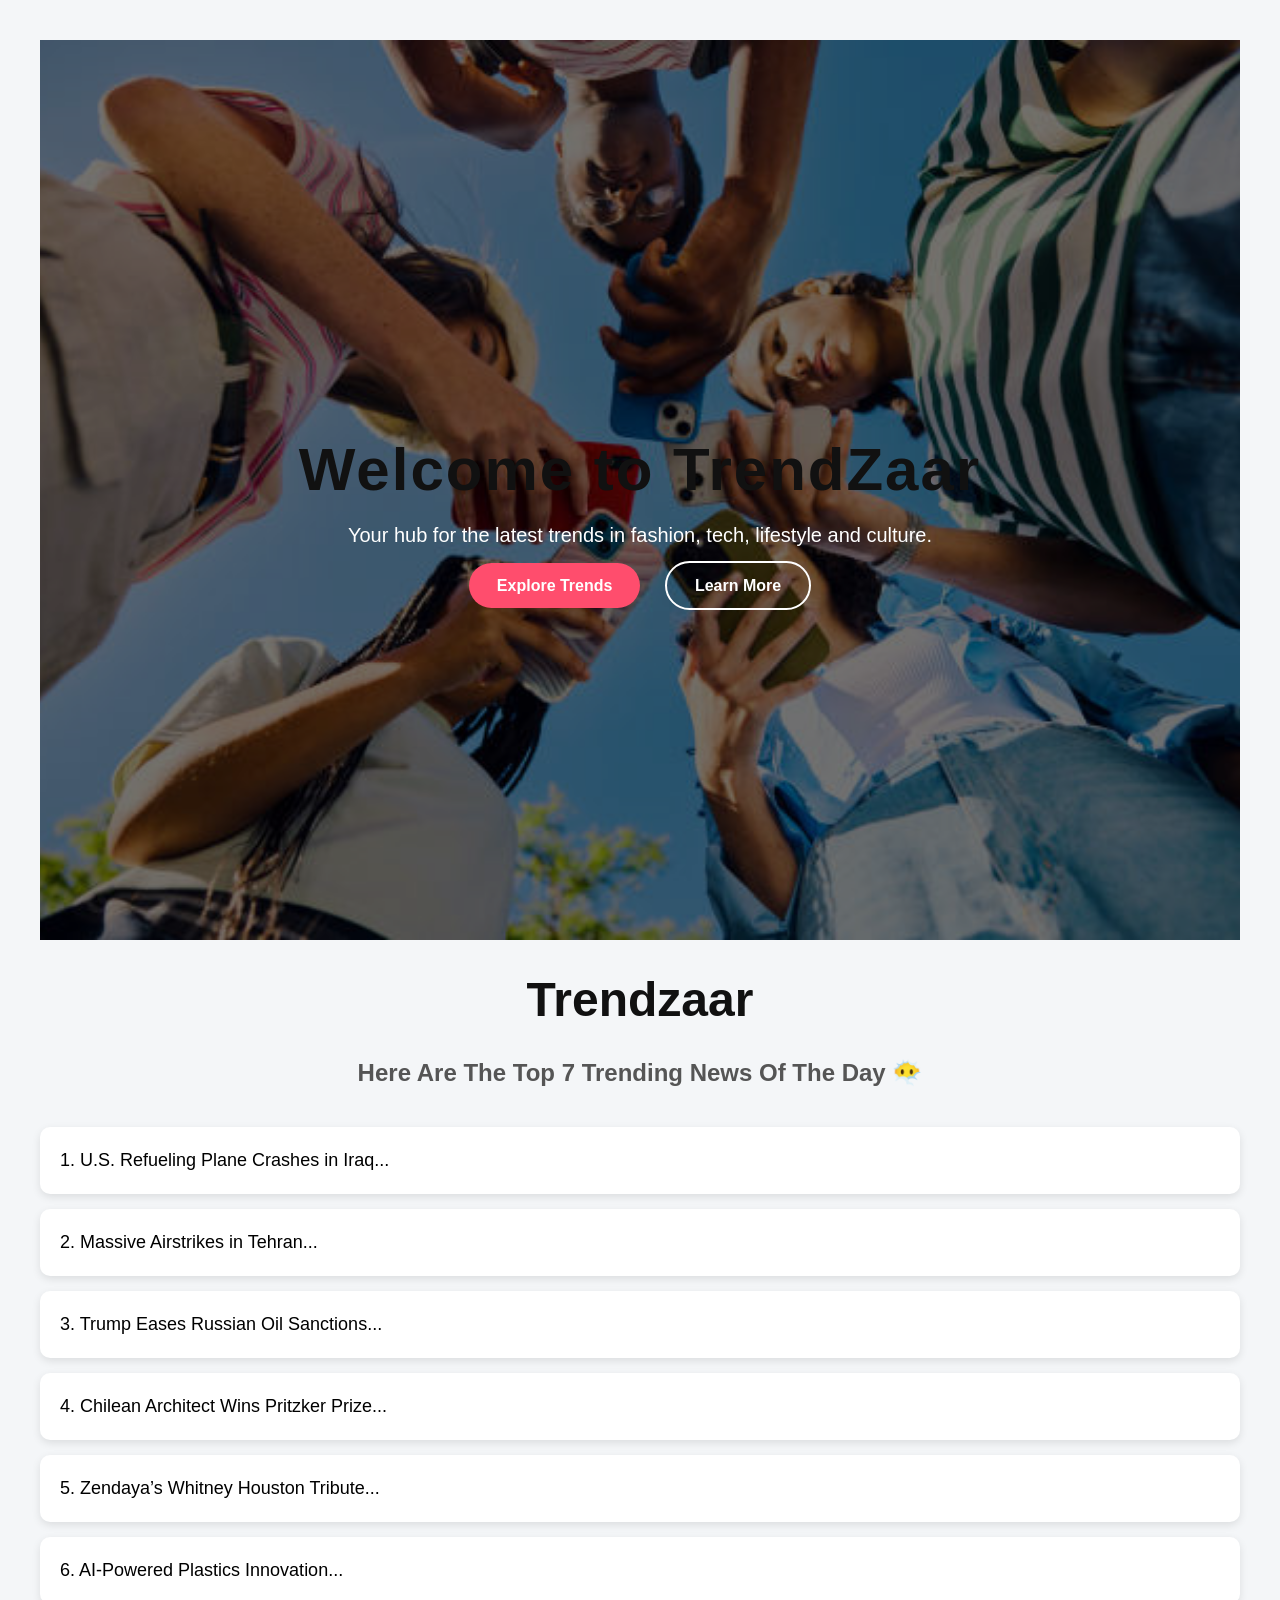
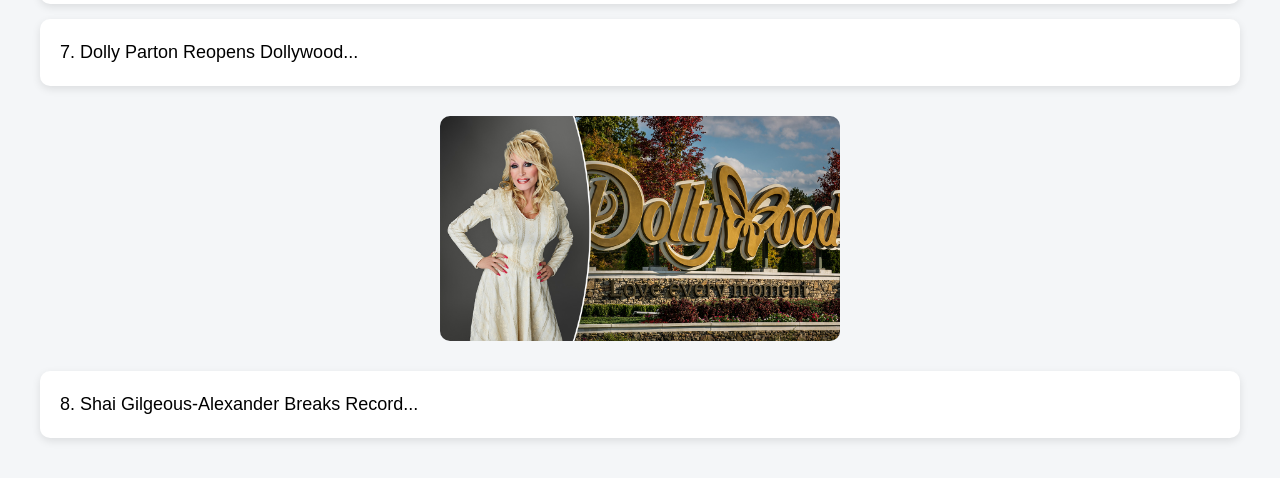
==== trendzaar.html @ 9eba20ae "trendzaar" ====
<!doctype html>
<html lang="en">
  <head>
    <title>Trendzaar</title>
    <link rel="stylesheet" href="trendzaar.css" />
  </head>

  <body>
    <!-- Welcome Tab -->
    <section class="welcome-tab">
      <div class="welcome-overlay">
        <div class="welcome-content">
          <h1>Welcome to TrendZaar</h1>
          <p>
            Your hub for the latest trends in fashion, tech, lifestyle and
            culture.
          </p>

          <div class="welcome-buttons">
            <a href="#explore" class="btn-primary">Explore Trends</a>
            <a href="#about" class="btn-secondary">Learn More</a>
          </div>
        </div>
      </div>
    </section>

    <h1>Trendzaar</h1>
    <h2>Here Are The Top 7 Trending News Of The Day 😶‍🌫️</h2>

    <ul>
      <li>1. U.S. Refueling Plane Crashes in Iraq...</li>
      <li>2. Massive Airstrikes in Tehran...</li>
      <li>3. Trump Eases Russian Oil Sanctions...</li>
      <li>4. Chilean Architect Wins Pritzker Prize...</li>
      <li>5. Zendaya’s Whitney Houston Tribute...</li>
      <li>6. AI-Powered Plastics Innovation...</li>
      <li>7. Dolly Parton Reopens Dollywood...</li>
      <img src="images/dollywood.jpg" alt="Dollywood" />

      <li>8. Shai Gilgeous-Alexander Breaks Record...</li>
    </ul>
  </body>
</html>
---- trendzaar.css ----
/* Page background */
body{
    font-family: Arial, Helvetica, sans-serif;
    background-color:#f4f6f8;
    margin:40px;
}

/* Main title */
h1{
    text-align:center;
    color:#111;
    font-size:48px;
}

/* Subtitle */
h2{
    text-align:center;
    color:#555;
    margin-bottom:40px;
}

/* Remove bullet points */
ul{
    list-style:none;
    padding:0;
}

/* News cards */
li{
    background:white;
    padding:20px;
    margin-bottom:15px;
    border-radius:10px;
    box-shadow:0 3px 8px rgba(0,0,0,0.1);
    font-size:18px;
    line-height:1.5;
    transition:0.3s;
}

/* Hover effect */
li:hover{
    transform:scale(1.02);
    background:#f0f7ff;
}

/* Image styling */
img{
    display:block;
    margin:30px auto;
    width:400px;
    border-radius:10px;
}
/* Welcome Tab */

.welcome-tab{
    height:100vh;
    background-image:url("images/shai.jpg");
    background-size:cover;
    background-position:center;
    display:flex;
    align-items:center;
    justify-content:center;
}

/* Dark overlay */

.welcome-overlay{
    width:100%;
    height:100%;
    background:rgba(0,0,0,0.55);
    display:flex;
    align-items:center;
    justify-content:center;
    text-align:center;
}

/* Text content */

.welcome-content{
    color:white;
    max-width:700px;
    padding:20px;
}

.welcome-content h1{
    font-size:60px;
    margin-bottom:15px;
    letter-spacing:2px;
}

.welcome-content p{
    font-size:20px;
    margin-bottom:30px;
}

/* Buttons */

.welcome-buttons a{
    text-decoration:none;
    padding:14px 28px;
    margin:10px;
    border-radius:30px;
    font-weight:bold;
    transition:0.3s;
}

.btn-primary{
    background:#ff4d6d;
    color:white;
}

.btn-primary:hover{
    background:#ff1e4d;
}

.btn-secondary{
    border:2px solid white;
    color:white;
}

.btn-secondary:hover{
    background:white;
    color:black;
}
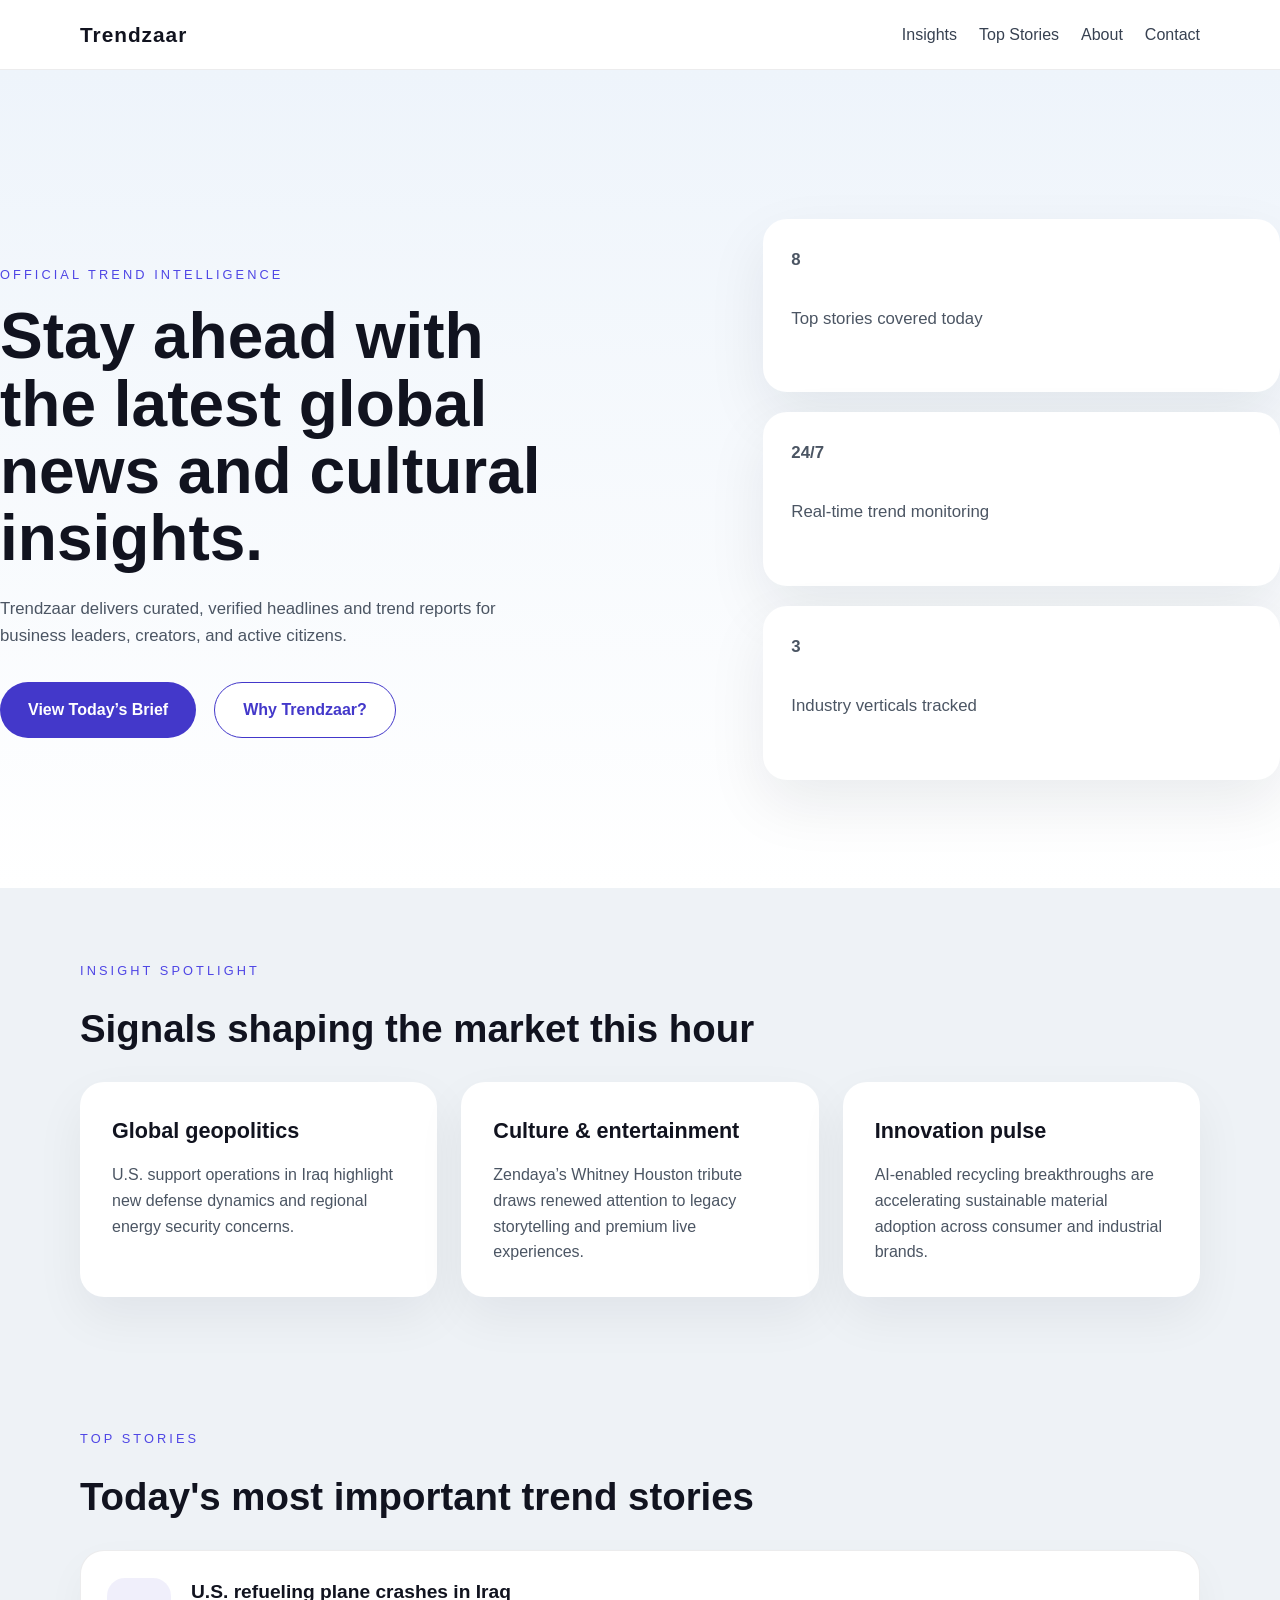
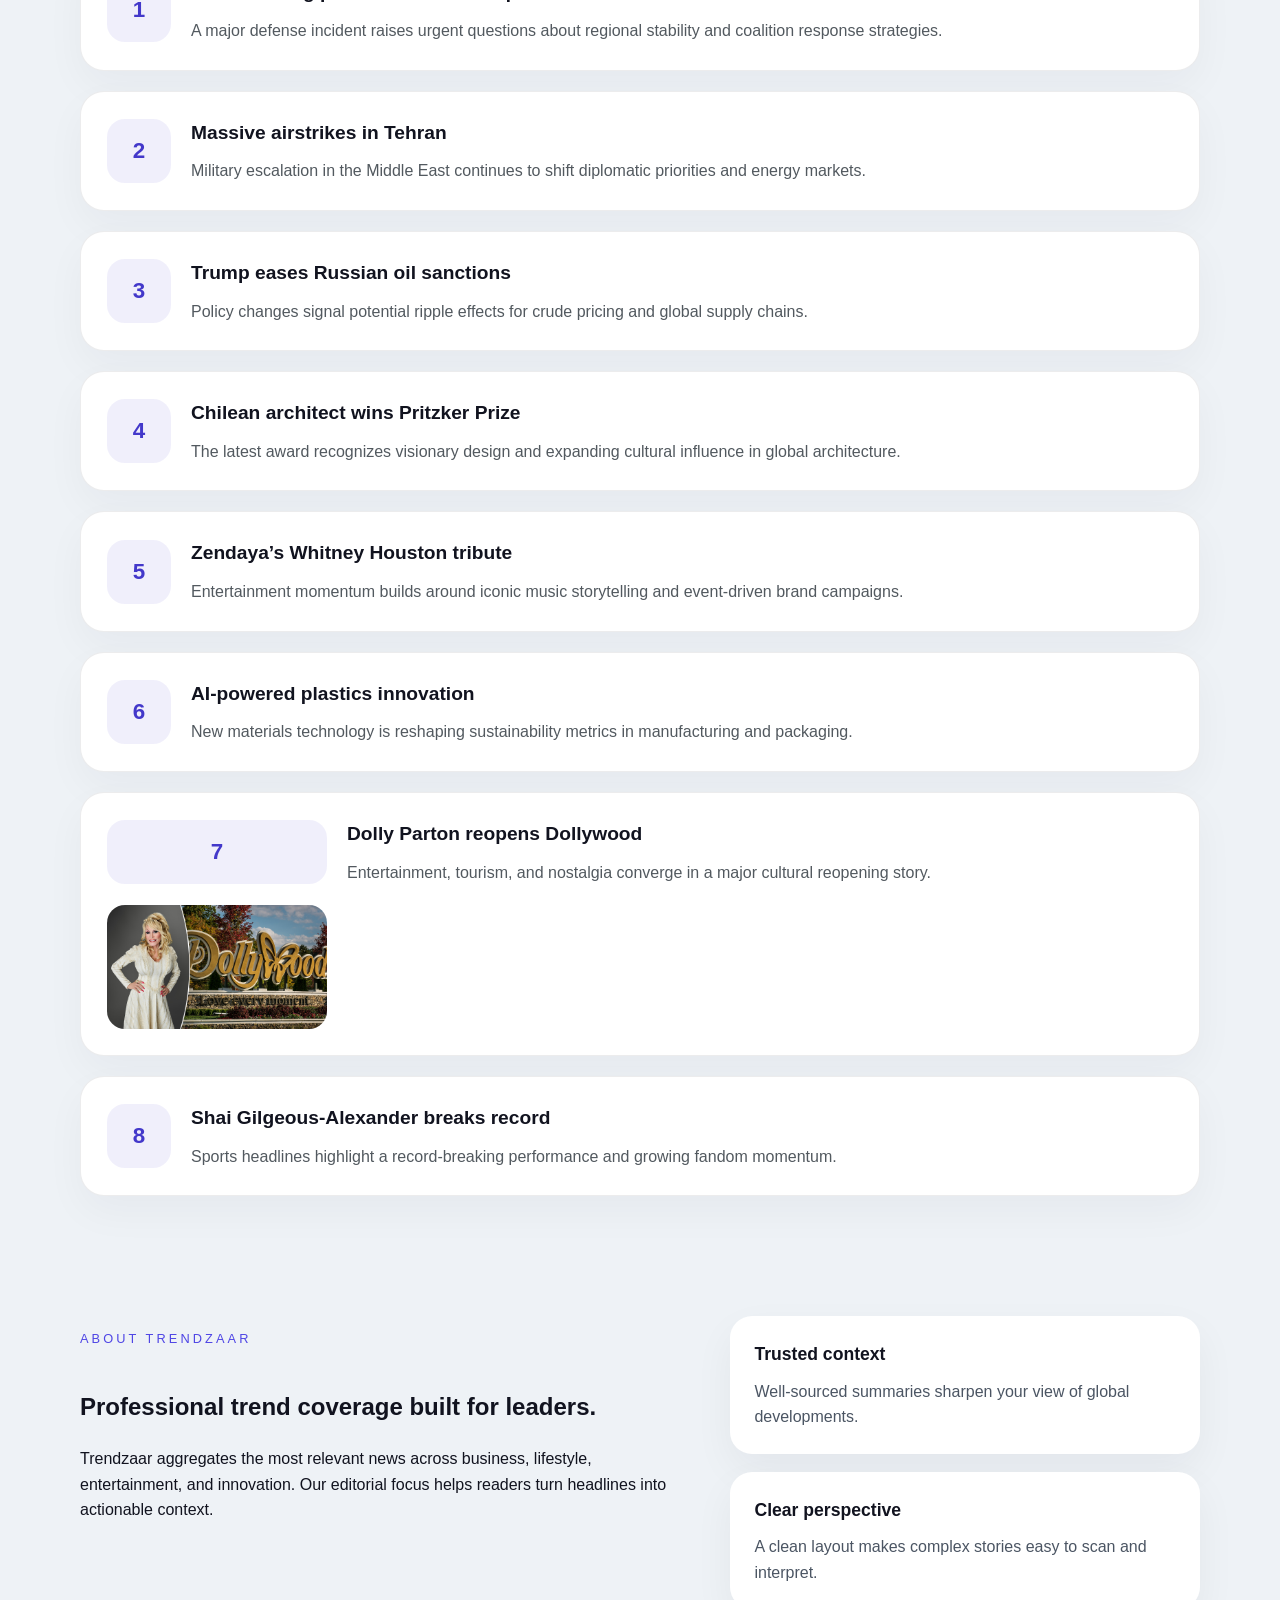
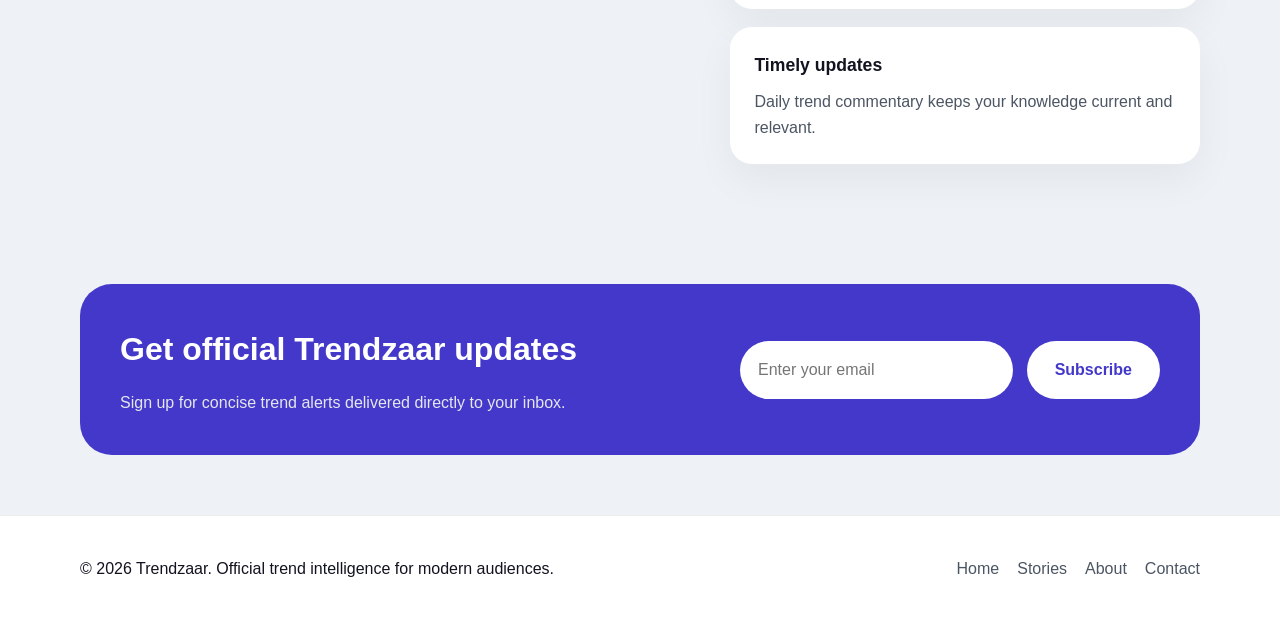
==== commit 1b647424: "added navigation" ====
--- a/trendzaar.html
+++ b/trendzaar.html
@@ -1,43 +1,191 @@
 <!doctype html>
 <html lang="en">
   <head>
-    <title>Trendzaar</title>
+    <meta charset="UTF-8" />
+    <meta name="viewport" content="width=device-width, initial-scale=1.0" />
+    <title>Trendzaar | Official Trend Intelligence</title>
     <link rel="stylesheet" href="trendzaar.css" />
   </head>
 
   <body>
-    <!-- Welcome Tab -->
-    <section class="welcome-tab">
-      <div class="welcome-overlay">
-        <div class="welcome-content">
-          <h1>Welcome to TrendZaar</h1>
-          <p>
-            Your hub for the latest trends in fashion, tech, lifestyle and
-            culture.
-          </p>
+    <header class="site-header">
+      <div class="site-container header-inner">
+        <a class="brand" href="#home">Trendzaar</a>
+        <nav class="site-nav">
+          <a href="#insights">Insights</a>
+          <a href="#top-stories">Top Stories</a>
+          <a href="#about">About</a>
+          <a href="#contact">Contact</a>
+        </nav>
+      </div>
+    </header>
 
-          <div class="welcome-buttons">
-            <a href="#explore" class="btn-primary">Explore Trends</a>
-            <a href="#about" class="btn-secondary">Learn More</a>
+    <main>
+      <section class="hero" id="home">
+        <div class="hero-content">
+          <span class="eyebrow">Official trend intelligence</span>
+          <h1>Stay ahead with the latest global news and cultural insights.</h1>
+          <p>Trendzaar delivers curated, verified headlines and trend reports for business leaders, creators, and active citizens.</p>
+          <div class="hero-actions">
+            <a href="#top-stories" class="btn-primary">View Today’s Brief</a>
+            <a href="#about" class="btn-secondary">Why Trendzaar?</a>
           </div>
         </div>
+        <div class="hero-cards">
+          <article class="metric-card">
+            <p class="metric-value">8</p>
+            <p class="metric-label">Top stories covered today</p>
+          </article>
+          <article class="metric-card">
+            <p class="metric-value">24/7</p>
+            <p class="metric-label">Real-time trend monitoring</p>
+          </article>
+          <article class="metric-card">
+            <p class="metric-value">3</p>
+            <p class="metric-label">Industry verticals tracked</p>
+          </article>
+        </div>
+      </section>
+
+      <section class="insight-grid" id="insights">
+        <div class="site-container">
+          <div class="section-header">
+            <p class="eyebrow">Insight spotlight</p>
+            <h2>Signals shaping the market this hour</h2>
+          </div>
+          <div class="grid-cards">
+            <article class="insight-card">
+              <h3>Global geopolitics</h3>
+              <p>U.S. support operations in Iraq highlight new defense dynamics and regional energy security concerns.</p>
+            </article>
+            <article class="insight-card">
+              <h3>Culture & entertainment</h3>
+              <p>Zendaya’s Whitney Houston tribute draws renewed attention to legacy storytelling and premium live experiences.</p>
+            </article>
+            <article class="insight-card">
+              <h3>Innovation pulse</h3>
+              <p>AI-enabled recycling breakthroughs are accelerating sustainable material adoption across consumer and industrial brands.</p>
+            </article>
+          </div>
+        </div>
+      </section>
+
+      <section class="story-section" id="top-stories">
+        <div class="site-container">
+          <div class="section-header">
+            <p class="eyebrow">Top stories</p>
+            <h2>Today's most important trend stories</h2>
+          </div>
+          <div class="story-list">
+            <article class="story-card">
+              <span class="story-index">1</span>
+              <div>
+                <h3>U.S. refueling plane crashes in Iraq</h3>
+                <p>A major defense incident raises urgent questions about regional stability and coalition response strategies.</p>
+              </div>
+            </article>
+            <article class="story-card">
+              <span class="story-index">2</span>
+              <div>
+                <h3>Massive airstrikes in Tehran</h3>
+                <p>Military escalation in the Middle East continues to shift diplomatic priorities and energy markets.</p>
+              </div>
+            </article>
+            <article class="story-card">
+              <span class="story-index">3</span>
+              <div>
+                <h3>Trump eases Russian oil sanctions</h3>
+                <p>Policy changes signal potential ripple effects for crude pricing and global supply chains.</p>
+              </div>
+            </article>
+            <article class="story-card">
+              <span class="story-index">4</span>
+              <div>
+                <h3>Chilean architect wins Pritzker Prize</h3>
+                <p>The latest award recognizes visionary design and expanding cultural influence in global architecture.</p>
+              </div>
+            </article>
+            <article class="story-card">
+              <span class="story-index">5</span>
+              <div>
+                <h3>Zendaya’s Whitney Houston tribute</h3>
+                <p>Entertainment momentum builds around iconic music storytelling and event-driven brand campaigns.</p>
+              </div>
+            </article>
+            <article class="story-card">
+              <span class="story-index">6</span>
+              <div>
+                <h3>AI-powered plastics innovation</h3>
+                <p>New materials technology is reshaping sustainability metrics in manufacturing and packaging.</p>
+              </div>
+            </article>
+            <article class="story-card story-card-large">
+              <span class="story-index">7</span>
+              <div>
+                <h3>Dolly Parton reopens Dollywood</h3>
+                <p>Entertainment, tourism, and nostalgia converge in a major cultural reopening story.</p>
+              </div>
+              <img src="images/dollywood.jpg" alt="Dollywood reopening" />
+            </article>
+            <article class="story-card">
+              <span class="story-index">8</span>
+              <div>
+                <h3>Shai Gilgeous-Alexander breaks record</h3>
+                <p>Sports headlines highlight a record-breaking performance and growing fandom momentum.</p>
+              </div>
+            </article>
+          </div>
+        </div>
+      </section>
+
+      <section class="about-section" id="about">
+        <div class="site-container about-inner">
+          <div>
+            <p class="eyebrow">About Trendzaar</p>
+            <h2>Professional trend coverage built for leaders.</h2>
+            <p>Trendzaar aggregates the most relevant news across business, lifestyle, entertainment, and innovation. Our editorial focus helps readers turn headlines into actionable context.</p>
+          </div>
+          <div class="about-highlights">
+            <div>
+              <h3>Trusted context</h3>
+              <p>Well-sourced summaries sharpen your view of global developments.</p>
+            </div>
+            <div>
+              <h3>Clear perspective</h3>
+              <p>A clean layout makes complex stories easy to scan and interpret.</p>
+            </div>
+            <div>
+              <h3>Timely updates</h3>
+              <p>Daily trend commentary keeps your knowledge current and relevant.</p>
+            </div>
+          </div>
+        </div>
+      </section>
+
+      <section class="subscribe-section" id="contact">
+        <div class="site-container subscribe-inner">
+          <div>
+            <h2>Get official Trendzaar updates</h2>
+            <p>Sign up for concise trend alerts delivered directly to your inbox.</p>
+          </div>
+          <form class="subscribe-form">
+            <input type="email" placeholder="Enter your email" aria-label="Email address" />
+            <button type="submit" class="btn-primary">Subscribe</button>
+          </form>
+        </div>
+      </section>
+    </main>
+
+    <footer class="site-footer">
+      <div class="site-container footer-inner">
+        <p>&copy; 2026 Trendzaar. Official trend intelligence for modern audiences.</p>
+        <nav class="footer-nav">
+          <a href="#home">Home</a>
+          <a href="#top-stories">Stories</a>
+          <a href="#about">About</a>
+          <a href="#contact">Contact</a>
+        </nav>
       </div>
-    </section>
-
-    <h1>Trendzaar</h1>
-    <h2>Here Are The Top 7 Trending News Of The Day 😶‍🌫️</h2>
-
-    <ul>
-      <li>1. U.S. Refueling Plane Crashes in Iraq...</li>
-      <li>2. Massive Airstrikes in Tehran...</li>
-      <li>3. Trump Eases Russian Oil Sanctions...</li>
-      <li>4. Chilean Architect Wins Pritzker Prize...</li>
-      <li>5. Zendaya’s Whitney Houston Tribute...</li>
-      <li>6. AI-Powered Plastics Innovation...</li>
-      <li>7. Dolly Parton Reopens Dollywood...</li>
-      <img src="images/dollywood.jpg" alt="Dollywood" />
-
-      <li>8. Shai Gilgeous-Alexander Breaks Record...</li>
-    </ul>
+    </footer>
   </body>
 </html>
--- a/trendzaar.css
+++ b/trendzaar.css
@@ -1,124 +1,418 @@
-/* Page background */
-body{
-    font-family: Arial, Helvetica, sans-serif;
-    background-color:#f4f6f8;
-    margin:40px;
-}
-
-/* Main title */
-h1{
-    text-align:center;
-    color:#111;
-    font-size:48px;
-}
-
-/* Subtitle */
-h2{
-    text-align:center;
-    color:#555;
-    margin-bottom:40px;
-}
-
-/* Remove bullet points */
-ul{
-    list-style:none;
-    padding:0;
-}
-
-/* News cards */
-li{
-    background:white;
-    padding:20px;
-    margin-bottom:15px;
-    border-radius:10px;
-    box-shadow:0 3px 8px rgba(0,0,0,0.1);
-    font-size:18px;
-    line-height:1.5;
-    transition:0.3s;
-}
-
-/* Hover effect */
-li:hover{
-    transform:scale(1.02);
-    background:#f0f7ff;
-}
-
-/* Image styling */
-img{
-    display:block;
-    margin:30px auto;
-    width:400px;
-    border-radius:10px;
-}
-/* Welcome Tab */
-
-.welcome-tab{
-    height:100vh;
-    background-image:url("images/shai.jpg");
-    background-size:cover;
-    background-position:center;
-    display:flex;
-    align-items:center;
-    justify-content:center;
-}
-
-/* Dark overlay */
-
-.welcome-overlay{
-    width:100%;
-    height:100%;
-    background:rgba(0,0,0,0.55);
-    display:flex;
-    align-items:center;
-    justify-content:center;
-    text-align:center;
-}
-
-/* Text content */
-
-.welcome-content{
-    color:white;
-    max-width:700px;
-    padding:20px;
-}
-
-.welcome-content h1{
-    font-size:60px;
-    margin-bottom:15px;
-    letter-spacing:2px;
-}
-
-.welcome-content p{
-    font-size:20px;
-    margin-bottom:30px;
-}
-
-/* Buttons */
-
-.welcome-buttons a{
-    text-decoration:none;
-    padding:14px 28px;
-    margin:10px;
-    border-radius:30px;
-    font-weight:bold;
-    transition:0.3s;
-}
-
-.btn-primary{
-    background:#ff4d6d;
-    color:white;
-}
-
-.btn-primary:hover{
-    background:#ff1e4d;
-}
-
-.btn-secondary{
-    border:2px solid white;
-    color:white;
-}
-
-.btn-secondary:hover{
-    background:white;
-    color:black;
+:root {
+    color-scheme: light;
+    font-family: Inter, Arial, Helvetica, sans-serif;
+    color: #11131f;
+    background: #eef2f6;
+    line-height: 1.6;
+}
+
+* {
+    box-sizing: border-box;
+}
+
+body {
+    margin: 0;
+    min-height: 100vh;
+}
+
+img {
+    max-width: 100%;
+    display: block;
+    border-radius: 16px;
+}
+
+a {
+    color: inherit;
+    text-decoration: none;
+}
+
+button,
+input {
+    font: inherit;
+}
+
+.site-container {
+    width: min(1120px, calc(100% - 40px));
+    margin: 0 auto;
+}
+
+.site-header {
+    position: sticky;
+    top: 0;
+    z-index: 10;
+    background: rgba(255, 255, 255, 0.96);
+    border-bottom: 1px solid rgba(17, 19, 31, 0.08);
+    backdrop-filter: blur(14px);
+}
+
+.header-inner {
+    display: flex;
+    align-items: center;
+    justify-content: space-between;
+    padding: 18px 0;
+}
+
+.brand {
+    font-size: 1.3rem;
+    font-weight: 700;
+    letter-spacing: 1px;
+}
+
+.site-nav {
+    display: flex;
+    gap: 22px;
+    flex-wrap: wrap;
+}
+
+.site-nav a {
+    color: #374151;
+    transition: color 0.2s ease;
+}
+
+.site-nav a:hover {
+    color: #11131f;
+}
+
+.hero {
+    min-height: calc(100vh - 82px);
+    padding: 100px 0 60px;
+    display: grid;
+    grid-template-columns: 1.4fr 1fr;
+    align-items: center;
+    gap: 40px;
+    background: linear-gradient(180deg, #eef4fb 0%, #fff 100%);
+}
+
+.hero-content {
+    max-width: 580px;
+}
+
+.eyebrow {
+    display: inline-block;
+    text-transform: uppercase;
+    letter-spacing: 0.24em;
+    font-size: 0.8rem;
+    color: #4f46e5;
+    margin-bottom: 18px;
+}
+
+.hero h1 {
+    font-size: clamp(2.8rem, 5vw, 4.4rem);
+    margin: 0 0 24px;
+    line-height: 1.05;
+}
+
+.hero p {
+    max-width: 560px;
+    color: #4b5563;
+    font-size: 1.05rem;
+    margin-bottom: 32px;
+}
+
+.hero-actions {
+    display: flex;
+    gap: 18px;
+    flex-wrap: wrap;
+}
+
+.btn-primary,
+.btn-secondary {
+    display: inline-flex;
+    align-items: center;
+    justify-content: center;
+    border-radius: 999px;
+    padding: 14px 28px;
+    font-weight: 700;
+    transition: transform 0.2s ease, background 0.2s ease, color 0.2s ease;
+}
+
+.btn-primary {
+    background: #4338ca;
+    color: #fff;
+}
+
+.btn-primary:hover {
+    transform: translateY(-2px);
+    background: #3730a3;
+}
+
+.btn-secondary {
+    border: 1px solid #4338ca;
+    color: #4338ca;
+    background: #fff;
+}
+
+.btn-secondary:hover {
+    background: #4338ca;
+    color: #fff;
+}
+
+.hero-cards {
+    display: grid;
+    gap: 20px;
+}
+
+.metric-card {
+    padding: 28px;
+    border-radius: 24px;
+    background: #fff;
+    box-shadow: 0 24px 60px rgba(15, 23, 42, 0.08);
+}
+
+.metric-value {
+    margin: 0;
+    font-size: 2.4rem;
+    font-weight: 800;
+    color: #11131f;
+}
+
+.metric-label {
+    margin: 12px 0 0;
+    color: #6b7280;
+}
+
+.section-header {
+    margin-bottom: 32px;
+}
+
+.section-header h2 {
+    margin: 8px 0 0;
+    font-size: 2.4rem;
+    line-height: 1.1;
+}
+
+.insight-grid,
+.story-section,
+.about-section,
+.subscribe-section {
+    padding: 60px 0;
+}
+
+.grid-cards {
+    display: grid;
+    grid-template-columns: repeat(3, minmax(0, 1fr));
+    gap: 24px;
+}
+
+.insight-card {
+    background: #fff;
+    border-radius: 24px;
+    padding: 32px;
+    box-shadow: 0 20px 50px rgba(15, 23, 42, 0.06);
+}
+
+.insight-card h3 {
+    margin: 0 0 14px;
+    font-size: 1.35rem;
+}
+
+.insight-card p {
+    margin: 0;
+    color: #4b5563;
+}
+
+.story-list {
+    display: grid;
+    gap: 20px;
+}
+
+.story-card {
+    display: grid;
+    grid-template-columns: auto 1fr;
+    gap: 20px;
+    padding: 26px;
+    border-radius: 24px;
+    border: 1px solid rgba(17, 19, 31, 0.08);
+    background: #fff;
+    align-items: center;
+    box-shadow: 0 16px 40px rgba(15, 23, 42, 0.04);
+}
+
+.story-card-large {
+    grid-template-columns: auto 1fr;
+}
+
+.story-card img {
+    width: 220px;
+    border-radius: 18px;
+    margin-left: auto;
+}
+
+.story-index {
+    display: grid;
+    align-items: center;
+    justify-content: center;
+    min-width: 64px;
+    min-height: 64px;
+    color: #4338ca;
+    font-size: 1.4rem;
+    font-weight: 800;
+    background: rgba(67, 56, 202, 0.08);
+    border-radius: 18px;
+}
+
+.story-card h3 {
+    margin: 0 0 10px;
+    font-size: 1.2rem;
+}
+
+.story-card p {
+    margin: 0;
+    color: #52595f;
+}
+
+.about-inner {
+    display: grid;
+    grid-template-columns: 1.3fr 1fr;
+    gap: 40px;
+    align-items: start;
+}
+
+.about-highlights {
+    display: grid;
+    gap: 18px;
+}
+
+.about-highlights div {
+    background: #fff;
+    border-radius: 22px;
+    padding: 24px;
+    box-shadow: 0 16px 40px rgba(15, 23, 42, 0.05);
+}
+
+.about-highlights h3 {
+    margin-top: 0;
+    margin-bottom: 10px;
+    font-size: 1.1rem;
+}
+
+.about-highlights p {
+    margin: 0;
+    color: #4b5563;
+}
+
+.subscribe-inner {
+    display: grid;
+    grid-template-columns: 1.4fr 1fr;
+    gap: 32px;
+    align-items: center;
+    background: #4338ca;
+    color: #fff;
+    border-radius: 32px;
+    padding: 40px;
+}
+
+.subscribe-inner h2 {
+    margin: 0 0 14px;
+    font-size: 2rem;
+}
+
+.subscribe-inner p {
+    margin: 0;
+    max-width: 540px;
+    color: #e5e7eb;
+}
+
+.subscribe-form {
+    display: flex;
+    gap: 14px;
+    flex-wrap: wrap;
+}
+
+.subscribe-form input {
+    flex: 1 1 240px;
+    min-width: 220px;
+    padding: 16px 18px;
+    border-radius: 999px;
+    border: none;
+}
+
+.subscribe-form button {
+    border: none;
+    border-radius: 999px;
+    padding: 16px 28px;
+    background: #fff;
+    color: #4338ca;
+    font-weight: 700;
+    cursor: pointer;
+    transition: transform 0.2s ease;
+}
+
+.subscribe-form button:hover {
+    transform: translateY(-2px);
+}
+
+.site-footer {
+    padding: 24px 0 40px;
+    background: #fff;
+    border-top: 1px solid rgba(17, 19, 31, 0.08);
+}
+
+.footer-inner {
+    display: flex;
+    align-items: center;
+    justify-content: space-between;
+    gap: 18px;
+    flex-wrap: wrap;
+}
+
+.footer-nav {
+    display: flex;
+    gap: 18px;
+    flex-wrap: wrap;
+}
+
+.footer-nav a {
+    color: #4b5563;
+}
+
+@media (max-width: 960px) {
+    .hero,
+    .about-inner,
+    .subscribe-inner {
+        grid-template-columns: 1fr;
+    }
+
+    .hero {
+        min-height: auto;
+        padding-top: 80px;
+    }
+
+    .hero-cards {
+        grid-template-columns: 1fr 1fr;
+    }
+}
+
+@media (max-width: 720px) {
+    .site-header {
+        padding: 0 0 0;
+    }
+
+    .header-inner {
+        flex-direction: column;
+        align-items: flex-start;
+        gap: 14px;
+    }
+
+    .site-nav {
+        gap: 14px;
+    }
+
+    .hero-cards,
+    .grid-cards {
+        grid-template-columns: 1fr;
+    }
+
+    .story-card {
+        grid-template-columns: 64px 1fr;
+    }
+
+    .story-card img {
+        width: 100%;
+        margin-left: 0;
+    }
+
+    .subscribe-inner {
+        padding: 32px;
+    }
 }
